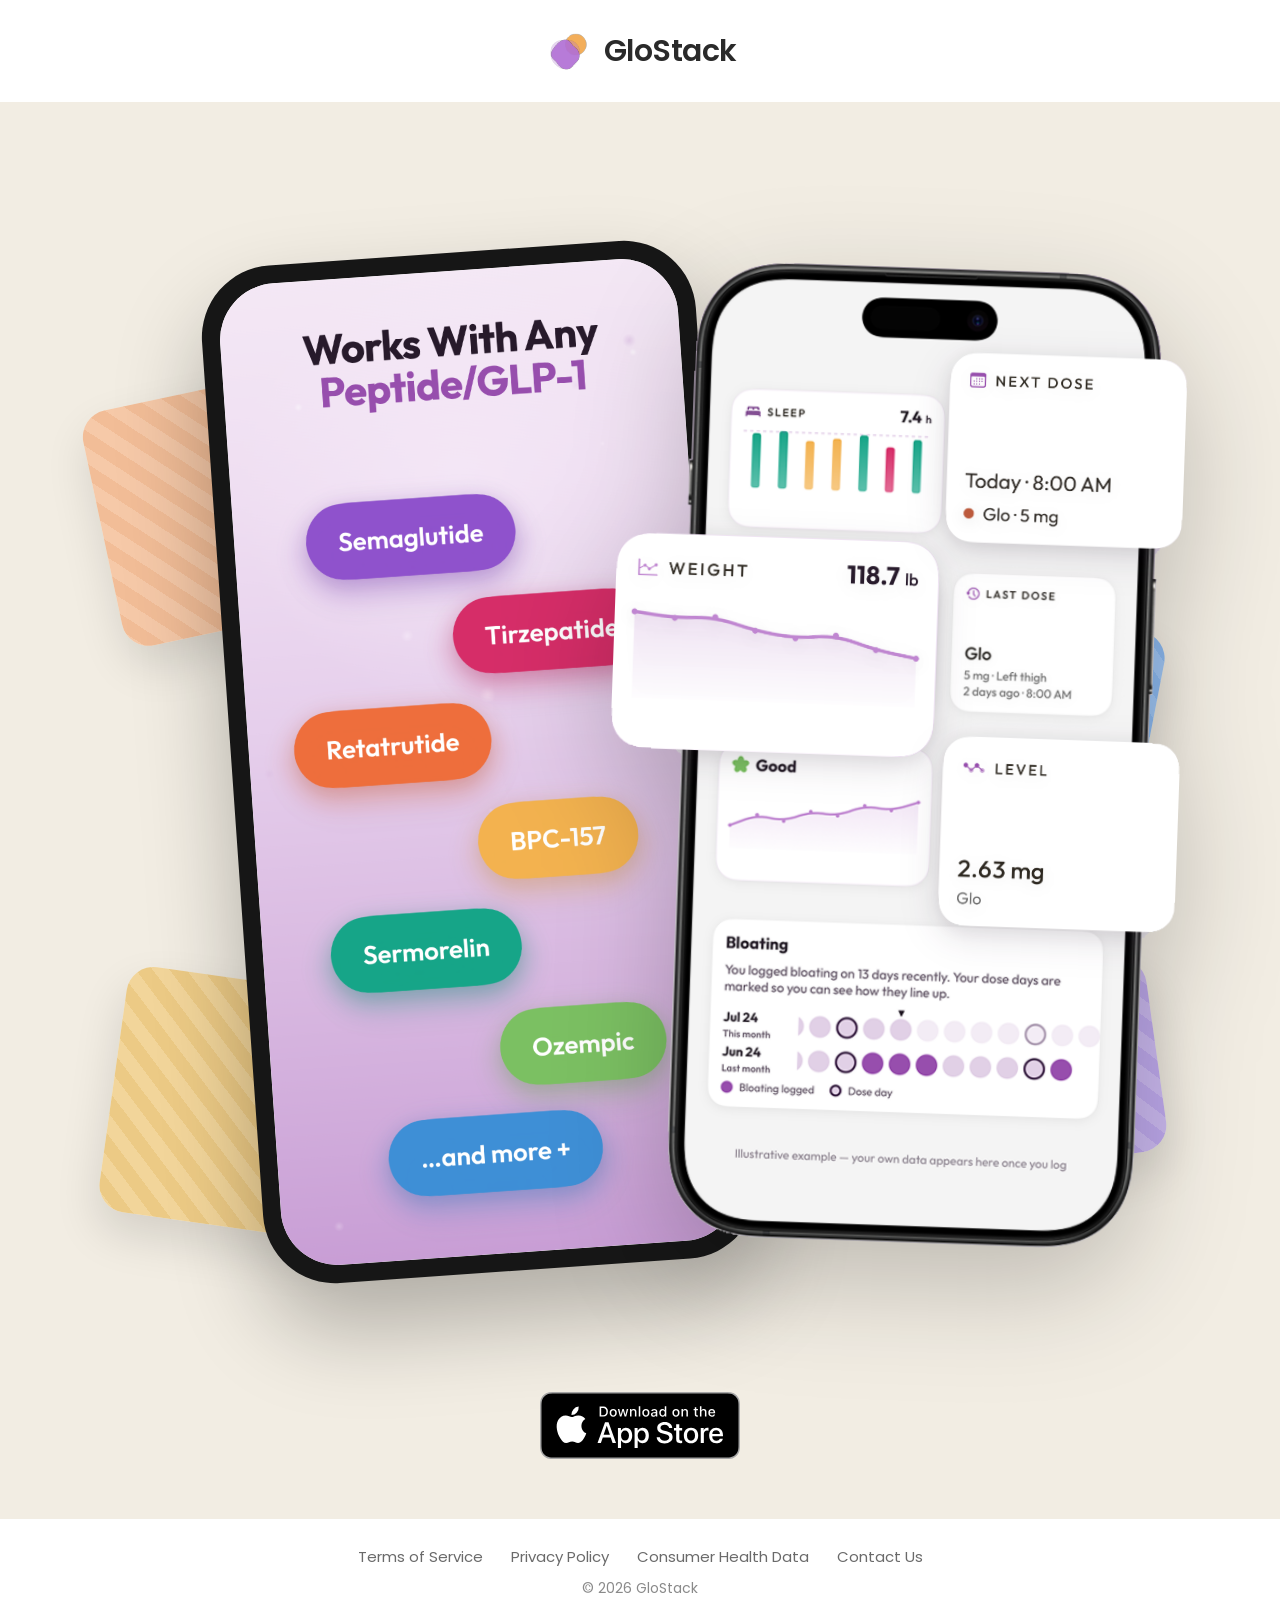
==== index.html @ def0c796 "Home: make the left placeholder cards visible Move the phones right and enlarge the orange/yellow ca" ====
<!DOCTYPE html>
<html lang="en">
<head>
  <meta charset="utf-8" />
  <meta name="viewport" content="width=device-width, initial-scale=1" />
  <title>GloStack — Download on the App Store</title>
  <meta name="description" content="GloStack — download our iOS app on the App Store." />

  <!-- Open Graph / social preview -->
  <meta property="og:title" content="GloStack" />
  <meta property="og:description" content="Download GloStack on the App Store." />
  <meta property="og:type" content="website" />
  <meta property="og:url" content="https://glostack.app" />
  <meta property="og:image" content="https://glostack.app/assets/og-image.png" />

  <link rel="icon" href="assets/logo.png" type="image/png" />
  <link rel="preconnect" href="https://fonts.googleapis.com" />
  <link rel="preconnect" href="https://fonts.gstatic.com" crossorigin />
  <link href="https://fonts.googleapis.com/css2?family=Poppins:wght@400;500;600;700&display=swap" rel="stylesheet" />
  <link rel="stylesheet" href="styles.css?v=5" />
</head>
<body>
  <div class="page">

    <!-- Header / logo -->
    <header class="site-header">
      <a class="brand" href="/">
        <img class="brand-logo" src="assets/logo.svg" alt="GloStack logo" />
        <span class="brand-word">GloStack</span>
      </a>
    </header>

    <!-- Cream main panel -->
    <main class="main-panel">

      <!-- Phones cluster -->
      <div class="phone-cluster">
        <div class="phone-cluster-scale">

          <!-- Floating placeholder cards (behind phones) -->
          <div class="card card-orange" data-placeholder="Orange"><span>Orange</span></div>
          <div class="card card-yellow" data-placeholder="Yellow"><span>Yellow</span></div>
          <div class="card card-blue" data-placeholder="Blue"><span>Blue</span></div>
          <div class="card card-purple" data-placeholder="Purple"><span>Purple</span></div>

          <!-- Phone 1 (left) -->
          <div class="phone phone-left">
            <div class="phone-bezel">
              <div class="phone-screen">
                <img class="screen-img" src="assets/screen-peptides.png" alt="GloStack works with any peptide or GLP-1, including semaglutide, tirzepatide, retatrutide, BPC-157 and sermorelin" />
              </div>
            </div>
          </div>

          <!-- Phone 2 (right). This one is a finished panel that already carries
               its own device frame, so it sits on the cream without a bezel of ours. -->
          <div class="phone phone-right">
            <img class="phone-image" src="assets/screen-progress.png" alt="GloStack progress tracking — sleep, weight, next and last dose, and symptom patterns" />
          </div>

        </div>
      </div>

      <!-- App Store badge -->
      <div class="badge-col">
        <a class="store-badge" href="#" aria-label="Download on the App Store">
          <img src="assets/app-store-badge.svg?v=2" alt="Download on the App Store" width="200" height="67" />
        </a>
      </div>

    </main>

    <!-- Footer -->
    <footer class="site-footer">
      <nav class="footer-links">
        <a href="/terms/">Terms of Service</a>
        <a href="/privacy/">Privacy Policy</a>
        <a href="/consumer-health/">Consumer Health Data</a>
        <a href="/contact/">Contact Us</a>
      </nav>
      <span class="footer-copy">&copy; <span id="year">2026</span> GloStack</span>
    </footer>

  </div>

  <script>document.getElementById('year').textContent = new Date().getFullYear();</script>
</body>
</html>
---- styles.css ----
/* GloStack — App Download landing page
   Recreated from the high-fidelity design handoff. */

* { box-sizing: border-box; }
html, body { margin: 0; padding: 0; overflow-x: hidden; }
img { max-width: 100%; }
body {
  font-family: 'Poppins', system-ui, -apple-system, sans-serif;
  background: #ffffff;
  color: #2a2a2a;
}
a { text-decoration: none; color: inherit; }

.page {
  min-height: 100vh;
  display: flex;
  flex-direction: column;
  background: #ffffff;
}

/* Header / logo */
.site-header {
  background: #ffffff;
  padding: 26px 24px;
  display: flex;
  align-items: center;
  justify-content: center;
}
.brand { display: flex; align-items: center; gap: 10px; }
.brand-logo {
  height: 50px; width: auto;
  object-fit: contain;
  display: block;
}
.brand-word {
  font-size: 30px;
  font-weight: 600;
  color: #2a2a2a;
  letter-spacing: -0.5px;
}

/* Cream main panel */
.main-panel {
  flex: 1;
  background: #f2ede3;
  display: flex;
  align-items: center;
  justify-content: center;
  gap: 60px;
  padding: 60px 40px;
  flex-wrap: wrap;
}

/* Phones cluster.
   The inner coordinate space is fixed at 720x780; the cluster is rendered
   larger via transform: scale() and the outer box is sized to match
   (720*s x 780*s) so the scaled content exactly fills it. */
.phone-cluster { position: relative; flex: none; width: 864px; height: 936px; }
.phone-cluster-scale {
  position: absolute;
  top: 0; left: 0;
  width: 720px; height: 780px;
  transform-origin: top left;
  transform: scale(1.2);
}

/* Floating cards */
.card {
  position: absolute;
  border-radius: 18px;
  box-shadow: 0 14px 30px rgba(0, 0, 0, .12);
  display: flex;
  align-items: center;
  justify-content: center;
}
/* Placeholder labels ("Orange", "Yellow", ...) are dev aids — the cards are
   decorative only, so the text stays hidden while the shapes show. */
.card span { display: none; }
.card-orange {
  top: 150px; left: 0; width: 170px; height: 160px;
  transform: rotate(-12deg);
  background: repeating-linear-gradient(45deg, #f6c9a8, #f6c9a8 9px, #f2bd97 9px, #f2bd97 18px);
}
.card-orange span { color: #8a5a36; }
.card-yellow {
  top: 545px; left: 8px; width: 165px; height: 165px;
  transform: rotate(8deg);
  background: repeating-linear-gradient(45deg, #f2d59a, #f2d59a 9px, #ecca85 9px, #ecca85 18px);
}
.card-yellow span { color: #8a6f2e; }
.card-blue {
  top: 300px; right: 20px; width: 160px; height: 150px;
  transform: rotate(11deg);
  background: repeating-linear-gradient(45deg, #9cc2f0, #9cc2f0 9px, #8ab6ec 9px, #8ab6ec 18px);
}
.card-blue span { color: #3a5d8a; }
.card-purple {
  top: 540px; right: 15px; width: 170px; height: 130px;
  transform: rotate(-8deg);
  background: repeating-linear-gradient(45deg, #c8b6ec, #c8b6ec 9px, #bba6e8 9px, #bba6e8 18px);
}
.card-purple span { color: #5b4b87; }

/* Phones */
.phone { position: absolute; width: 330px; height: 680px; }
.phone-left { top: 60px; left: 88px; transform: rotate(-4deg); z-index: 2; }
/* Transparent cut-out of the device and its floating cards, so it layers in
   front of the left phone without a panel edge clipping anything. Width is set
   so the device inside it reads at roughly the same size as the left phone. */
.phone-right {
  top: 70px; left: 340px;
  width: 380px; height: auto;
  transform: rotate(2deg);
  z-index: 3;
}
.phone-bezel {
  width: 100%; height: 100%;
  background: #161616;
  border-radius: 48px;
  padding: 12px;
  box-shadow: 0 30px 60px rgba(0, 0, 0, .28);
}
.phone-right .phone-bezel { box-shadow: 0 30px 60px rgba(0, 0, 0, .32); }
/* drop-shadow (not box-shadow) so the shadow follows the cut-out silhouette. */
.phone-image {
  display: block;
  width: 100%; height: auto;
  filter: drop-shadow(0 26px 38px rgba(0, 0, 0, .22));
}
.phone-screen {
  position: relative;
  width: 100%; height: 100%;
  background: #ffffff;
  border-radius: 38px;
  overflow: hidden;
}
.screen-img {
  width: 100%; height: 100%;
  object-fit: cover;
  object-position: top center;
  display: block;
}

/* App Store badge */
.badge-col {
  flex: none;
  display: flex;
  flex-direction: column;
  align-items: center;
  gap: 36px;
  max-width: 420px;
}
.store-badge {
  display: inline-flex;
  transition: transform .15s ease, opacity .15s ease;
}
.store-badge:hover { transform: translateY(-2px); opacity: .9; }
.store-badge img { display: block; width: 200px; height: auto; }

/* Footer */
.site-footer {
  background: #ffffff;
  padding: 26px 24px;
  display: flex;
  flex-direction: column;
  align-items: center;
  justify-content: center;
  gap: 10px;
}
.footer-links {
  display: flex;
  align-items: center;
  gap: 28px;
  flex-wrap: wrap;
  justify-content: center;
}
.footer-links a { font-size: 15px; color: #6a6a6a; }
.footer-links a:hover { color: #2a2a2a; }
.footer-copy { font-size: 14px; color: #8a8a8a; }

/* Responsive scaling of the phones cluster + spacing.
   Cluster box = 720*s x 780*s so the scaled content exactly fills it.
   Each breakpoint's size is chosen to fit the NARROW end of its range
   (incl. side padding) so there is never horizontal overflow. */
@media (max-width: 980px) {
  /* range 861–980px; s=1.1 -> 792x858 fits 861 (avail ~813) */
  .main-panel { gap: 24px; padding: 48px 24px; }
  .phone-cluster { width: 792px; height: 858px; }
  .phone-cluster-scale { transform: scale(1.1); }
}
@media (max-width: 860px) {
  /* range 601–860px; s=.75 -> 540x585 fits 601 (avail ~553) */
  .phone-cluster { width: 540px; height: 585px; }
  .phone-cluster-scale { transform: scale(.75); }
}
@media (max-width: 600px) {
  /* range 481–600px; s=.60 -> 432x468 fits 481 (avail ~449) */
  .phone-cluster { width: 432px; height: 468px; }
  .phone-cluster-scale { transform: scale(.60); }
  .site-header { padding: 20px 16px; }
  .main-panel { padding: 36px 16px; gap: 28px; }
}
@media (max-width: 480px) {
  /* range 361–480px; s=.45 -> 324x351 fits 361 (avail ~329) */
  .phone-cluster { width: 324px; height: 351px; }
  .phone-cluster-scale { transform: scale(.45); }
  .brand-word { font-size: 24px; }
}
@media (max-width: 360px) {
  /* range 320–360px; s=.385 -> 277x300 fits 320 (avail ~288) */
  .phone-cluster { width: 277px; height: 300px; }
  .phone-cluster-scale { transform: scale(.385); }
  .store-badge img { width: 180px; }
}

/* Larger phones when there's room. The App Store badge wraps below the
   phones on the narrower of these ranges, which flexbox handles
   automatically. Each size fits the NARROW end of its range. */
@media (min-width: 1024px) {
  /* s=1.3 -> 936x1014 fits 1024 (avail ~944) */
  .phone-cluster { width: 936px; height: 1014px; }
  .phone-cluster-scale { transform: scale(1.3); }
}
@media (min-width: 1200px) {
  /* s=1.5 -> 1080x1170 fits 1200 (avail ~1120) */
  .phone-cluster { width: 1080px; height: 1170px; }
  .phone-cluster-scale { transform: scale(1.5); }
}
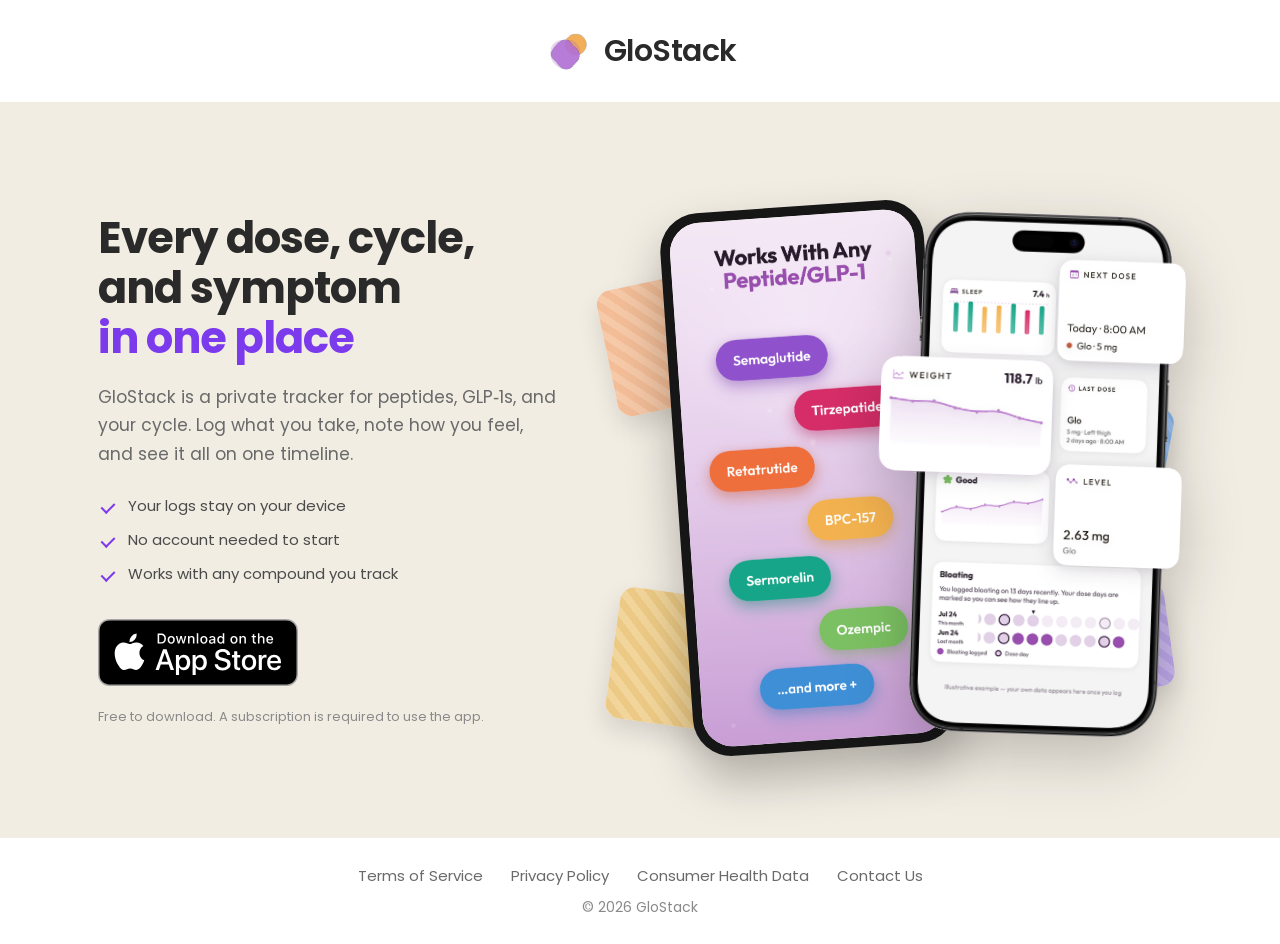
==== commit e395ec26: "Home: give the landing page a real hero The page carried only a logo, the phones, and a badge, with " ====
--- a/index.html
+++ b/index.html
@@ -3,21 +3,21 @@
 <head>
   <meta charset="utf-8" />
   <meta name="viewport" content="width=device-width, initial-scale=1" />
-  <title>GloStack — Download on the App Store</title>
-  <meta name="description" content="GloStack — download our iOS app on the App Store." />
+  <title>GloStack — Peptide, GLP&#8209;1 &amp; Cycle Tracker for iPhone</title>
+  <meta name="description" content="GloStack is a private iPhone tracker for peptides, GLP-1s, and your cycle. Log every dose and symptom on one timeline — your logs stay on your device." />
 
   <!-- Open Graph / social preview -->
-  <meta property="og:title" content="GloStack" />
-  <meta property="og:description" content="Download GloStack on the App Store." />
+  <meta property="og:title" content="GloStack — Peptide, GLP-1 &amp; Cycle Tracker" />
+  <meta property="og:description" content="Log every dose, cycle, and symptom in one place. Your logs stay on your device." />
   <meta property="og:type" content="website" />
   <meta property="og:url" content="https://glostack.app" />
-  <meta property="og:image" content="https://glostack.app/assets/og-image.png" />
+  <meta property="og:image" content="https://glostack.app/assets/logo.png" />
 
   <link rel="icon" href="assets/logo.png" type="image/png" />
   <link rel="preconnect" href="https://fonts.googleapis.com" />
   <link rel="preconnect" href="https://fonts.gstatic.com" crossorigin />
   <link href="https://fonts.googleapis.com/css2?family=Poppins:wght@400;500;600;700&display=swap" rel="stylesheet" />
-  <link rel="stylesheet" href="styles.css?v=5" />
+  <link rel="stylesheet" href="styles.css?v=6" />
 </head>
 <body>
   <div class="page">
@@ -32,6 +32,28 @@
 
     <!-- Cream main panel -->
     <main class="main-panel">
+     <div class="hero">
+
+      <!-- Hero copy -->
+      <div class="hero-copy">
+        <h1 class="hero-title">Every dose, cycle, and symptom
+          <span class="hero-accent">in one place</span></h1>
+        <p class="hero-sub">GloStack is a private tracker for peptides, GLP&#8209;1s, and your
+          cycle. Log what you take, note how you feel, and see it all on one timeline.</p>
+
+        <ul class="hero-points">
+          <li>Your logs stay on your device</li>
+          <li>No account needed to start</li>
+          <li>Works with any compound you track</li>
+        </ul>
+
+        <div class="hero-cta">
+          <a class="store-badge" href="#" aria-label="Download on the App Store">
+            <img src="assets/app-store-badge.svg?v=2" alt="Download on the App Store" width="200" height="67" />
+          </a>
+          <p class="hero-note">Free to download. A subscription is required to use the app.</p>
+        </div>
+      </div>
 
       <!-- Phones cluster -->
       <div class="phone-cluster">
@@ -61,13 +83,7 @@
         </div>
       </div>
 
-      <!-- App Store badge -->
-      <div class="badge-col">
-        <a class="store-badge" href="#" aria-label="Download on the App Store">
-          <img src="assets/app-store-badge.svg?v=2" alt="Download on the App Store" width="200" height="67" />
-        </a>
-      </div>
-
+     </div>
     </main>
 
     <!-- Footer -->
--- a/styles.css
+++ b/styles.css
@@ -46,9 +46,65 @@
   display: flex;
   align-items: center;
   justify-content: center;
-  gap: 60px;
-  padding: 60px 40px;
-  flex-wrap: wrap;
+  padding: 56px 40px;
+}
+
+/* Hero: copy beside the phones on desktop, stacked below ~900px. */
+.hero {
+  display: flex;
+  align-items: center;
+  justify-content: center;
+  gap: 48px;
+  width: 100%;
+  max-width: 1240px;
+}
+.hero-copy { flex: 0 1 460px; min-width: 0; }
+.hero-title {
+  margin: 0;
+  font-size: clamp(32px, 3.4vw, 46px);
+  line-height: 1.15;
+  font-weight: 700;
+  letter-spacing: -1px;
+  color: #2a2a2a;
+  text-wrap: balance;
+}
+.hero-accent { color: #7c3aed; }
+.hero-sub {
+  margin: 20px 0 0;
+  font-size: clamp(15px, 1.35vw, 18px);
+  line-height: 1.65;
+  color: #6a6a6a;
+  max-width: 46ch;
+}
+.hero-points {
+  list-style: none;
+  margin: 26px 0 0;
+  padding: 0;
+  display: flex;
+  flex-direction: column;
+  gap: 11px;
+}
+.hero-points li {
+  position: relative;
+  padding-left: 30px;
+  font-size: 15px;
+  color: #4a4a4a;
+}
+/* Check mark drawn in CSS so the list needs no icon asset. */
+.hero-points li::before {
+  content: "";
+  position: absolute;
+  left: 6px; top: 6px;
+  width: 6px; height: 11px;
+  border: solid #7c3aed;
+  border-width: 0 2.5px 2.5px 0;
+  transform: rotate(45deg);
+}
+.hero-cta { margin-top: 34px; }
+.hero-note {
+  margin: 14px 0 0;
+  font-size: 13px;
+  color: #8a8a8a;
 }
 
 /* Phones cluster.
@@ -142,14 +198,6 @@
 }
 
 /* App Store badge */
-.badge-col {
-  flex: none;
-  display: flex;
-  flex-direction: column;
-  align-items: center;
-  gap: 36px;
-  max-width: 420px;
-}
 .store-badge {
   display: inline-flex;
   transition: transform .15s ease, opacity .15s ease;
@@ -180,49 +228,66 @@
 
 /* Responsive scaling of the phones cluster + spacing.
    Cluster box = 720*s x 780*s so the scaled content exactly fills it.
-   Each breakpoint's size is chosen to fit the NARROW end of its range
-   (incl. side padding) so there is never horizontal overflow. */
-@media (max-width: 980px) {
-  /* range 861–980px; s=1.1 -> 792x858 fits 861 (avail ~813) */
-  .main-panel { gap: 24px; padding: 48px 24px; }
-  .phone-cluster { width: 792px; height: 858px; }
-  .phone-cluster-scale { transform: scale(1.1); }
-}
-@media (max-width: 860px) {
-  /* range 601–860px; s=.75 -> 540x585 fits 601 (avail ~553) */
+   Above 900px the cluster shares the row with the hero copy, so each size is
+   chosen to fit alongside it at the NARROW end of its range (incl. gap and
+   page padding). Below 900px the hero stacks and the cluster stands alone. */
+
+/* --- Two-column ranges ------------------------------------------------- */
+@media (min-width: 1200px) {
+  /* 460 copy + 48 gap + 576 cluster + 80 padding = 1164 fits 1200 */
+  .phone-cluster { width: 576px; height: 624px; }
+  .phone-cluster-scale { transform: scale(.80); }
+}
+@media (min-width: 900px) and (max-width: 1199px) {
+  /* 420 copy + 40 gap + 446 cluster + 64 padding = 970 fits 1024 */
+  .main-panel { padding: 48px 32px; }
+  .hero { gap: 40px; }
+  .hero-copy { flex-basis: 420px; }
+  .phone-cluster { width: 446px; height: 484px; }
+  .phone-cluster-scale { transform: scale(.62); }
+}
+@media (min-width: 900px) and (max-width: 1023px) {
+  /* 340 copy + 32 gap + 360 cluster + 64 padding = 796 fits 900 */
+  .hero { gap: 32px; }
+  .hero-copy { flex-basis: 340px; }
+  .phone-cluster { width: 360px; height: 390px; }
+  .phone-cluster-scale { transform: scale(.50); }
+}
+
+/* --- Stacked ranges ---------------------------------------------------- */
+@media (max-width: 899px) {
+  .hero { flex-direction: column; gap: 40px; }
+  .hero-copy { flex: none; width: 100%; max-width: 560px; text-align: center; }
+  .hero-sub { margin-left: auto; margin-right: auto; }
+  /* Centre the list as one block so every check mark shares a left edge,
+     rather than each item centring on its own width. */
+  .hero-points {
+    width: max-content;
+    max-width: 100%;
+    margin-left: auto; margin-right: auto;
+  }
+  .hero-points li { text-align: left; }
+  .hero-cta { display: flex; flex-direction: column; align-items: center; }
+  /* s=.75 -> 540x585 fits 601 (avail ~553) */
   .phone-cluster { width: 540px; height: 585px; }
   .phone-cluster-scale { transform: scale(.75); }
 }
 @media (max-width: 600px) {
-  /* range 481–600px; s=.60 -> 432x468 fits 481 (avail ~449) */
+  /* s=.60 -> 432x468 fits 481 (avail ~449) */
   .phone-cluster { width: 432px; height: 468px; }
   .phone-cluster-scale { transform: scale(.60); }
   .site-header { padding: 20px 16px; }
-  .main-panel { padding: 36px 16px; gap: 28px; }
+  .main-panel { padding: 40px 16px; }
 }
 @media (max-width: 480px) {
-  /* range 361–480px; s=.45 -> 324x351 fits 361 (avail ~329) */
+  /* s=.45 -> 324x351 fits 361 (avail ~329) */
   .phone-cluster { width: 324px; height: 351px; }
   .phone-cluster-scale { transform: scale(.45); }
   .brand-word { font-size: 24px; }
 }
 @media (max-width: 360px) {
-  /* range 320–360px; s=.385 -> 277x300 fits 320 (avail ~288) */
+  /* s=.385 -> 277x300 fits 320 (avail ~288) */
   .phone-cluster { width: 277px; height: 300px; }
   .phone-cluster-scale { transform: scale(.385); }
   .store-badge img { width: 180px; }
 }
-
-/* Larger phones when there's room. The App Store badge wraps below the
-   phones on the narrower of these ranges, which flexbox handles
-   automatically. Each size fits the NARROW end of its range. */
-@media (min-width: 1024px) {
-  /* s=1.3 -> 936x1014 fits 1024 (avail ~944) */
-  .phone-cluster { width: 936px; height: 1014px; }
-  .phone-cluster-scale { transform: scale(1.3); }
-}
-@media (min-width: 1200px) {
-  /* s=1.5 -> 1080x1170 fits 1200 (avail ~1120) */
-  .phone-cluster { width: 1080px; height: 1170px; }
-  .phone-cluster-scale { transform: scale(1.5); }
-}
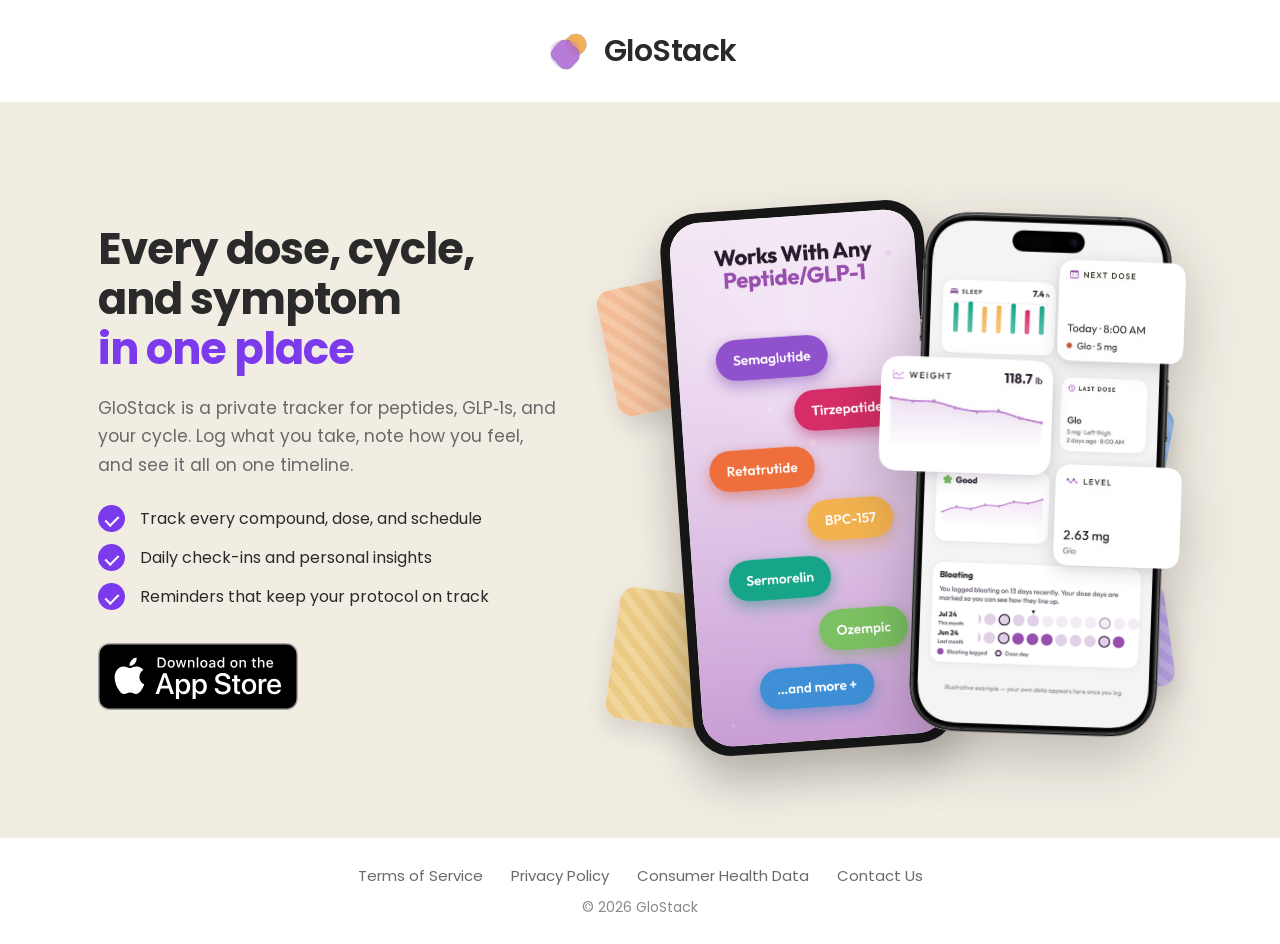
==== commit 987ec67b: "Home: restyle hero points and drop the subscription note Use the app paywall's own feature lines so " ====
--- a/index.html
+++ b/index.html
@@ -17,7 +17,7 @@
   <link rel="preconnect" href="https://fonts.googleapis.com" />
   <link rel="preconnect" href="https://fonts.gstatic.com" crossorigin />
   <link href="https://fonts.googleapis.com/css2?family=Poppins:wght@400;500;600;700&display=swap" rel="stylesheet" />
-  <link rel="stylesheet" href="styles.css?v=6" />
+  <link rel="stylesheet" href="styles.css?v=8" />
 </head>
 <body>
   <div class="page">
@@ -42,16 +42,15 @@
           cycle. Log what you take, note how you feel, and see it all on one timeline.</p>
 
         <ul class="hero-points">
-          <li>Your logs stay on your device</li>
-          <li>No account needed to start</li>
-          <li>Works with any compound you track</li>
+          <li>Track every compound, dose, and schedule</li>
+          <li>Daily check-ins and personal insights</li>
+          <li>Reminders that keep your protocol on track</li>
         </ul>
 
         <div class="hero-cta">
           <a class="store-badge" href="#" aria-label="Download on the App Store">
             <img src="assets/app-store-badge.svg?v=2" alt="Download on the App Store" width="200" height="67" />
           </a>
-          <p class="hero-note">Free to download. A subscription is required to use the app.</p>
         </div>
       </div>
 
--- a/styles.css
+++ b/styles.css
@@ -78,34 +78,41 @@
 }
 .hero-points {
   list-style: none;
-  margin: 26px 0 0;
+  margin: 28px 0 0;
   padding: 0;
   display: flex;
   flex-direction: column;
-  gap: 11px;
+  gap: 16px;
 }
 .hero-points li {
   position: relative;
-  padding-left: 30px;
-  font-size: 15px;
-  color: #4a4a4a;
-}
-/* Check mark drawn in CSS so the list needs no icon asset. */
+  padding-left: 42px;
+  font-size: 16px;
+  line-height: 1.45;
+  color: #2a2a2a;
+}
+/* Filled disc + tick, both drawn in CSS so the list needs no icon asset.
+   Anchored to the first line, not the item's centre, so a wrapped item on
+   narrow screens keeps its mark beside the first line rather than floating
+   halfway down the block. */
 .hero-points li::before {
   content: "";
   position: absolute;
-  left: 6px; top: 6px;
+  left: 0; top: -2px;
+  width: 27px; height: 27px;
+  border-radius: 50%;
+  background: #7c3aed;
+}
+.hero-points li::after {
+  content: "";
+  position: absolute;
+  left: 10px; top: 6px;
   width: 6px; height: 11px;
-  border: solid #7c3aed;
+  border: solid #ffffff;
   border-width: 0 2.5px 2.5px 0;
   transform: rotate(45deg);
 }
 .hero-cta { margin-top: 34px; }
-.hero-note {
-  margin: 14px 0 0;
-  font-size: 13px;
-  color: #8a8a8a;
-}
 
 /* Phones cluster.
    The inner coordinate space is fixed at 720x780; the cluster is rendered
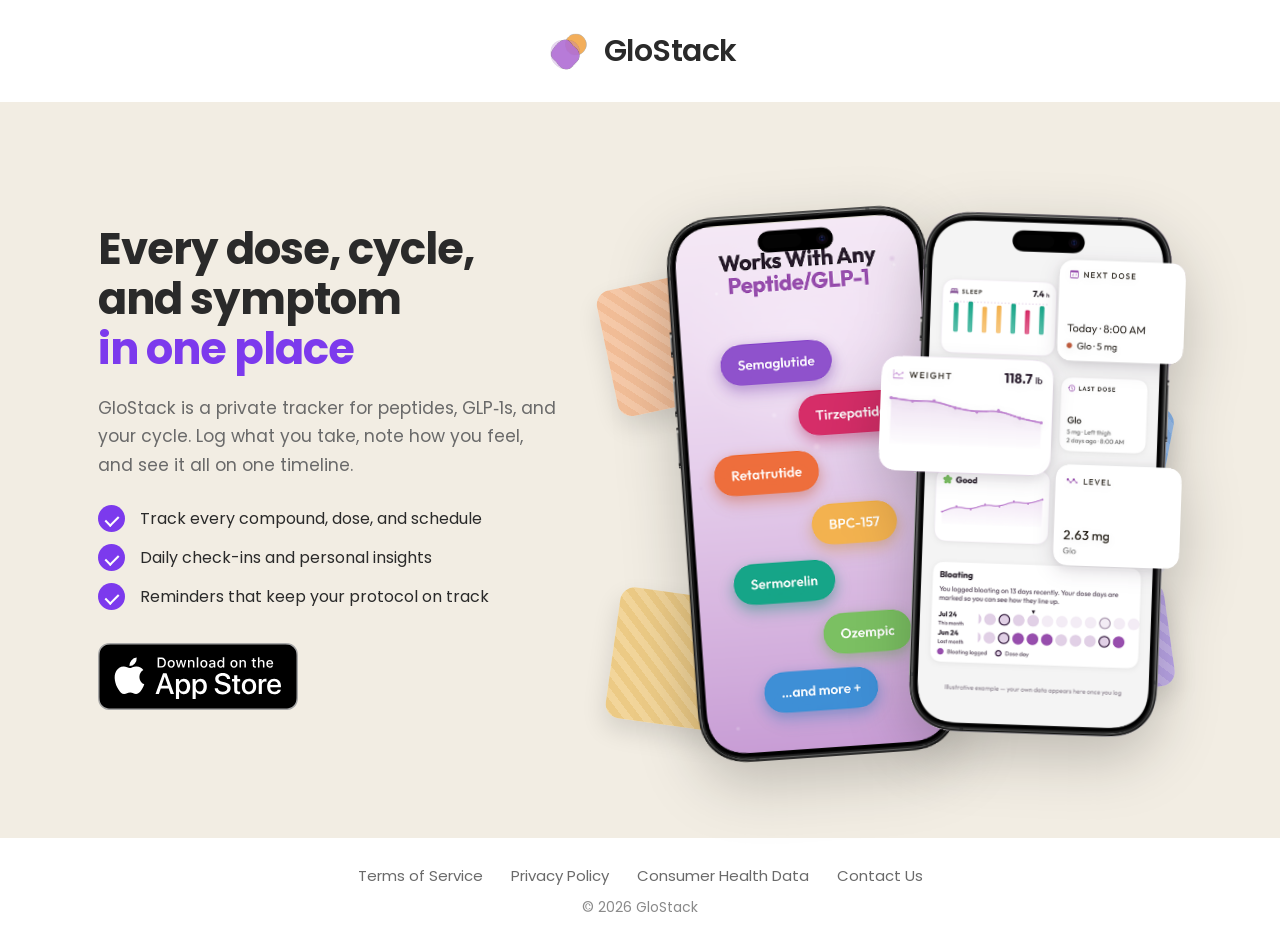
==== commit fe3b8b12: "Home: use the pre-framed peptides panel for the left phone Swap the CSS bezel + flat screenshot for " ====
--- a/index.html
+++ b/index.html
@@ -17,7 +17,7 @@
   <link rel="preconnect" href="https://fonts.googleapis.com" />
   <link rel="preconnect" href="https://fonts.gstatic.com" crossorigin />
   <link href="https://fonts.googleapis.com/css2?family=Poppins:wght@400;500;600;700&display=swap" rel="stylesheet" />
-  <link rel="stylesheet" href="styles.css?v=8" />
+  <link rel="stylesheet" href="styles.css?v=9" />
 </head>
 <body>
   <div class="page">
@@ -64,17 +64,15 @@
           <div class="card card-blue" data-placeholder="Blue"><span>Blue</span></div>
           <div class="card card-purple" data-placeholder="Purple"><span>Purple</span></div>
 
+          <!-- Both phones are finished panels that carry their own device
+               frame, so neither needs a bezel of ours around it. -->
+
           <!-- Phone 1 (left) -->
           <div class="phone phone-left">
-            <div class="phone-bezel">
-              <div class="phone-screen">
-                <img class="screen-img" src="assets/screen-peptides.png" alt="GloStack works with any peptide or GLP-1, including semaglutide, tirzepatide, retatrutide, BPC-157 and sermorelin" />
-              </div>
-            </div>
+            <img class="phone-image" src="assets/screen-peptides.png" alt="GloStack works with any peptide or GLP-1, including semaglutide, tirzepatide, retatrutide, BPC-157 and sermorelin" />
           </div>
 
-          <!-- Phone 2 (right). This one is a finished panel that already carries
-               its own device frame, so it sits on the cream without a bezel of ours. -->
+          <!-- Phone 2 (right) -->
           <div class="phone phone-right">
             <img class="phone-image" src="assets/screen-progress.png" alt="GloStack progress tracking — sleep, weight, next and last dose, and symptom patterns" />
           </div>
--- a/styles.css
+++ b/styles.css
@@ -164,9 +164,10 @@
 }
 .card-purple span { color: #5b4b87; }
 
-/* Phones */
-.phone { position: absolute; width: 330px; height: 680px; }
-.phone-left { top: 60px; left: 88px; transform: rotate(-4deg); z-index: 2; }
+/* Phones. Both slots hold pre-rendered panels that include their own device
+   frame, so height follows each image's own ratio. */
+.phone { position: absolute; width: 330px; height: auto; }
+.phone-left { top: 60px; left: 88px; width: 340px; transform: rotate(-4deg); z-index: 2; }
 /* Transparent cut-out of the device and its floating cards, so it layers in
    front of the left phone without a panel edge clipping anything. Width is set
    so the device inside it reads at roughly the same size as the left phone. */
@@ -176,32 +177,12 @@
   transform: rotate(2deg);
   z-index: 3;
 }
-.phone-bezel {
-  width: 100%; height: 100%;
-  background: #161616;
-  border-radius: 48px;
-  padding: 12px;
-  box-shadow: 0 30px 60px rgba(0, 0, 0, .28);
-}
-.phone-right .phone-bezel { box-shadow: 0 30px 60px rgba(0, 0, 0, .32); }
-/* drop-shadow (not box-shadow) so the shadow follows the cut-out silhouette. */
+/* drop-shadow (not box-shadow) so the shadow follows each device silhouette
+   rather than the transparent bounding box around it. */
 .phone-image {
   display: block;
   width: 100%; height: auto;
   filter: drop-shadow(0 26px 38px rgba(0, 0, 0, .22));
-}
-.phone-screen {
-  position: relative;
-  width: 100%; height: 100%;
-  background: #ffffff;
-  border-radius: 38px;
-  overflow: hidden;
-}
-.screen-img {
-  width: 100%; height: 100%;
-  object-fit: cover;
-  object-position: top center;
-  display: block;
 }
 
 /* App Store badge */
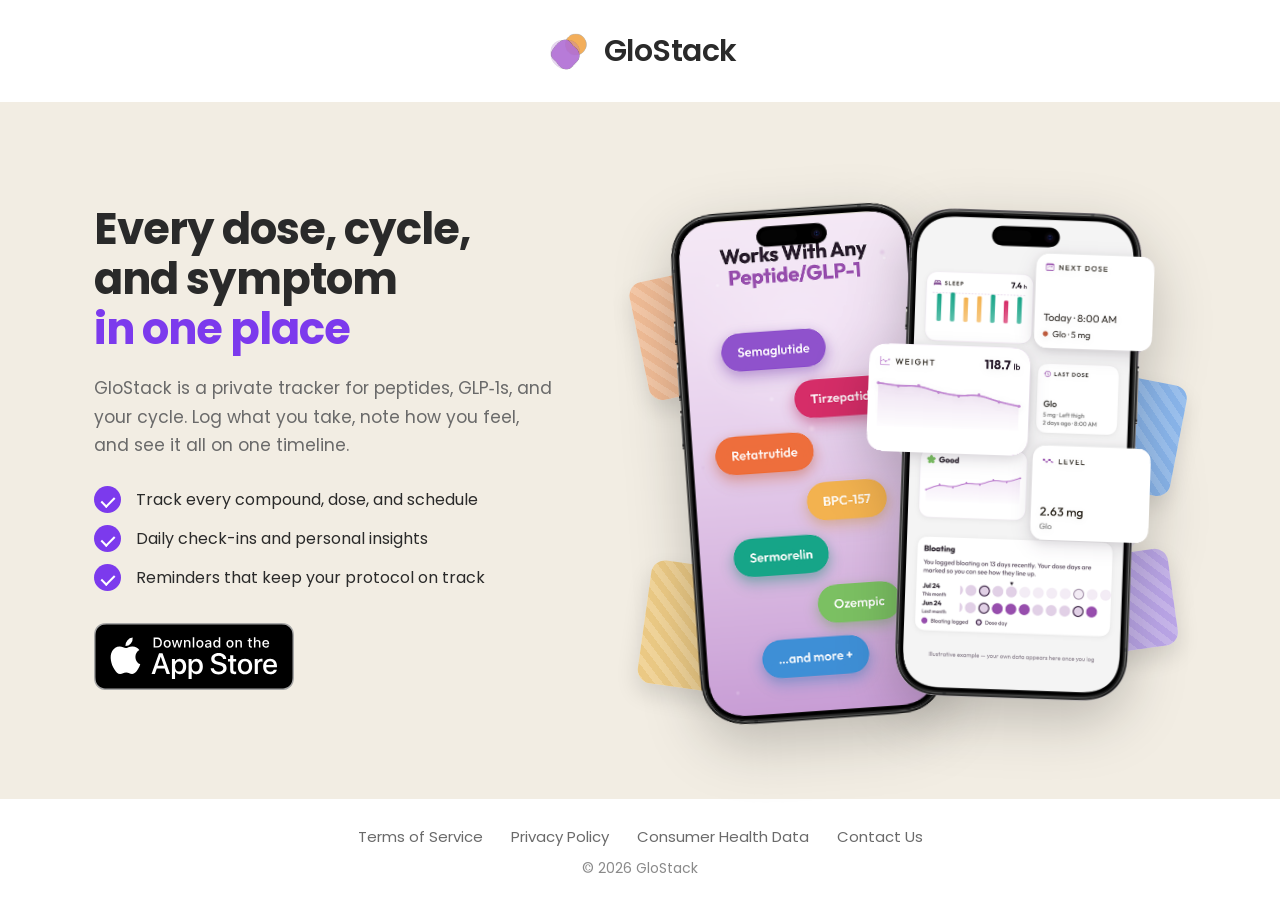
==== commit 306eaf12: "Home: rebalance the floating cards around the phones The right-hand cards sat inside the right phone" ====
--- a/index.html
+++ b/index.html
@@ -17,7 +17,7 @@
   <link rel="preconnect" href="https://fonts.googleapis.com" />
   <link rel="preconnect" href="https://fonts.gstatic.com" crossorigin />
   <link href="https://fonts.googleapis.com/css2?family=Poppins:wght@400;500;600;700&display=swap" rel="stylesheet" />
-  <link rel="stylesheet" href="styles.css?v=9" />
+  <link rel="stylesheet" href="styles.css?v=10" />
 </head>
 <body>
   <div class="page">
--- a/styles.css
+++ b/styles.css
@@ -115,16 +115,17 @@
 .hero-cta { margin-top: 34px; }
 
 /* Phones cluster.
-   The inner coordinate space is fixed at 720x780; the cluster is rendered
-   larger via transform: scale() and the outer box is sized to match
-   (720*s x 780*s) so the scaled content exactly fills it. */
-.phone-cluster { position: relative; flex: none; width: 864px; height: 936px; }
+   The inner coordinate space is fixed at 780x780; the cluster is rendered
+   at another size via transform: scale() and the outer box is sized to match
+   (780*s square) so the scaled content exactly fills it. The extra width over
+   the phones themselves is the margin the floating cards sit in on each side. */
+.phone-cluster { position: relative; flex: none; width: 585px; height: 585px; }
 .phone-cluster-scale {
   position: absolute;
   top: 0; left: 0;
-  width: 720px; height: 780px;
+  width: 780px; height: 780px;
   transform-origin: top left;
-  transform: scale(1.2);
+  transform: scale(.75);
 }
 
 /* Floating cards */
@@ -140,25 +141,25 @@
    decorative only, so the text stays hidden while the shapes show. */
 .card span { display: none; }
 .card-orange {
-  top: 150px; left: 0; width: 170px; height: 160px;
+  top: 150px; left: 48px; width: 170px; height: 160px;
   transform: rotate(-12deg);
   background: repeating-linear-gradient(45deg, #f6c9a8, #f6c9a8 9px, #f2bd97 9px, #f2bd97 18px);
 }
 .card-orange span { color: #8a5a36; }
 .card-yellow {
-  top: 545px; left: 8px; width: 165px; height: 165px;
+  top: 545px; left: 56px; width: 165px; height: 165px;
   transform: rotate(8deg);
   background: repeating-linear-gradient(45deg, #f2d59a, #f2d59a 9px, #ecca85 9px, #ecca85 18px);
 }
 .card-yellow span { color: #8a6f2e; }
 .card-blue {
-  top: 300px; right: 20px; width: 160px; height: 150px;
+  top: 290px; right: 10px; width: 160px; height: 150px;
   transform: rotate(11deg);
   background: repeating-linear-gradient(45deg, #9cc2f0, #9cc2f0 9px, #8ab6ec 9px, #8ab6ec 18px);
 }
 .card-blue span { color: #3a5d8a; }
 .card-purple {
-  top: 540px; right: 15px; width: 170px; height: 130px;
+  top: 530px; right: 18px; width: 170px; height: 130px;
   transform: rotate(-8deg);
   background: repeating-linear-gradient(45deg, #c8b6ec, #c8b6ec 9px, #bba6e8 9px, #bba6e8 18px);
 }
@@ -167,12 +168,12 @@
 /* Phones. Both slots hold pre-rendered panels that include their own device
    frame, so height follows each image's own ratio. */
 .phone { position: absolute; width: 330px; height: auto; }
-.phone-left { top: 60px; left: 88px; width: 340px; transform: rotate(-4deg); z-index: 2; }
+.phone-left { top: 60px; left: 104px; width: 340px; transform: rotate(-4deg); z-index: 2; }
 /* Transparent cut-out of the device and its floating cards, so it layers in
    front of the left phone without a panel edge clipping anything. Width is set
    so the device inside it reads at roughly the same size as the left phone. */
 .phone-right {
-  top: 70px; left: 340px;
+  top: 70px; left: 352px;
   width: 380px; height: auto;
   transform: rotate(2deg);
   z-index: 3;
@@ -222,24 +223,24 @@
 
 /* --- Two-column ranges ------------------------------------------------- */
 @media (min-width: 1200px) {
-  /* 460 copy + 48 gap + 576 cluster + 80 padding = 1164 fits 1200 */
-  .phone-cluster { width: 576px; height: 624px; }
-  .phone-cluster-scale { transform: scale(.80); }
+  /* 460 copy + 48 gap + 585 cluster + 80 padding = 1173 fits 1200 */
+  .phone-cluster { width: 585px; height: 585px; }
+  .phone-cluster-scale { transform: scale(.75); }
 }
 @media (min-width: 900px) and (max-width: 1199px) {
-  /* 420 copy + 40 gap + 446 cluster + 64 padding = 970 fits 1024 */
+  /* 420 copy + 40 gap + 452 cluster + 64 padding = 976 fits 1024 */
   .main-panel { padding: 48px 32px; }
   .hero { gap: 40px; }
   .hero-copy { flex-basis: 420px; }
-  .phone-cluster { width: 446px; height: 484px; }
-  .phone-cluster-scale { transform: scale(.62); }
+  .phone-cluster { width: 452px; height: 452px; }
+  .phone-cluster-scale { transform: scale(.58); }
 }
 @media (min-width: 900px) and (max-width: 1023px) {
-  /* 340 copy + 32 gap + 360 cluster + 64 padding = 796 fits 900 */
+  /* 340 copy + 32 gap + 359 cluster + 64 padding = 795 fits 900 */
   .hero { gap: 32px; }
   .hero-copy { flex-basis: 340px; }
-  .phone-cluster { width: 360px; height: 390px; }
-  .phone-cluster-scale { transform: scale(.50); }
+  .phone-cluster { width: 359px; height: 359px; }
+  .phone-cluster-scale { transform: scale(.46); }
 }
 
 /* --- Stacked ranges ---------------------------------------------------- */
@@ -256,26 +257,26 @@
   }
   .hero-points li { text-align: left; }
   .hero-cta { display: flex; flex-direction: column; align-items: center; }
-  /* s=.75 -> 540x585 fits 601 (avail ~553) */
-  .phone-cluster { width: 540px; height: 585px; }
-  .phone-cluster-scale { transform: scale(.75); }
+  /* s=.70 -> 546 square fits 601 (avail ~553) */
+  .phone-cluster { width: 546px; height: 546px; }
+  .phone-cluster-scale { transform: scale(.70); }
 }
 @media (max-width: 600px) {
-  /* s=.60 -> 432x468 fits 481 (avail ~449) */
-  .phone-cluster { width: 432px; height: 468px; }
-  .phone-cluster-scale { transform: scale(.60); }
+  /* s=.57 -> 445 square fits 481 (avail ~449) */
+  .phone-cluster { width: 445px; height: 445px; }
+  .phone-cluster-scale { transform: scale(.57); }
   .site-header { padding: 20px 16px; }
   .main-panel { padding: 40px 16px; }
 }
 @media (max-width: 480px) {
-  /* s=.45 -> 324x351 fits 361 (avail ~329) */
-  .phone-cluster { width: 324px; height: 351px; }
-  .phone-cluster-scale { transform: scale(.45); }
+  /* s=.42 -> 328 square fits 361 (avail ~329) */
+  .phone-cluster { width: 328px; height: 328px; }
+  .phone-cluster-scale { transform: scale(.42); }
   .brand-word { font-size: 24px; }
 }
 @media (max-width: 360px) {
-  /* s=.385 -> 277x300 fits 320 (avail ~288) */
-  .phone-cluster { width: 277px; height: 300px; }
-  .phone-cluster-scale { transform: scale(.385); }
+  /* s=.365 -> 285 square fits 320 (avail ~288) */
+  .phone-cluster { width: 285px; height: 285px; }
+  .phone-cluster-scale { transform: scale(.365); }
   .store-badge img { width: 180px; }
 }
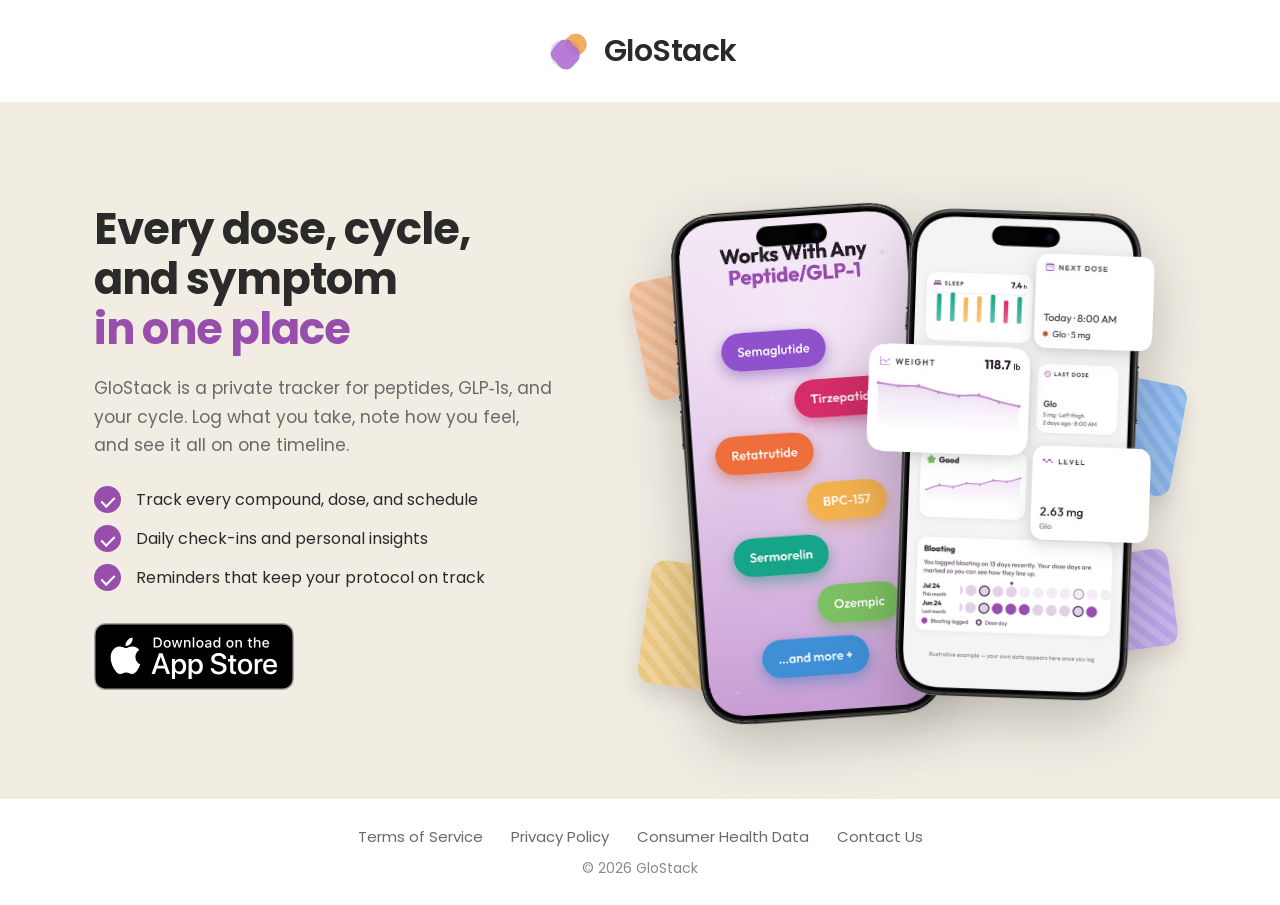
==== commit 669bcd35: "Home: match the hero bullet discs to the screenshot purple The discs were still on #7c3aed, a bluer " ====
--- a/index.html
+++ b/index.html
@@ -17,7 +17,7 @@
   <link rel="preconnect" href="https://fonts.googleapis.com" />
   <link rel="preconnect" href="https://fonts.gstatic.com" crossorigin />
   <link href="https://fonts.googleapis.com/css2?family=Poppins:wght@400;500;600;700&display=swap" rel="stylesheet" />
-  <link rel="stylesheet" href="styles.css?v=10" />
+  <link rel="stylesheet" href="styles.css?v=11" />
 </head>
 <body>
   <div class="page">
--- a/styles.css
+++ b/styles.css
@@ -68,7 +68,9 @@
   color: #2a2a2a;
   text-wrap: balance;
 }
-.hero-accent { color: #7c3aed; }
+/* Sampled from the "One Place" headline in the App Store screenshots, so the
+   site's accent matches the artwork exactly. */
+.hero-accent { color: #974ead; }
 .hero-sub {
   margin: 20px 0 0;
   font-size: clamp(15px, 1.35vw, 18px);
@@ -101,7 +103,7 @@
   left: 0; top: -2px;
   width: 27px; height: 27px;
   border-radius: 50%;
-  background: #7c3aed;
+  background: #974ead;
 }
 .hero-points li::after {
   content: "";
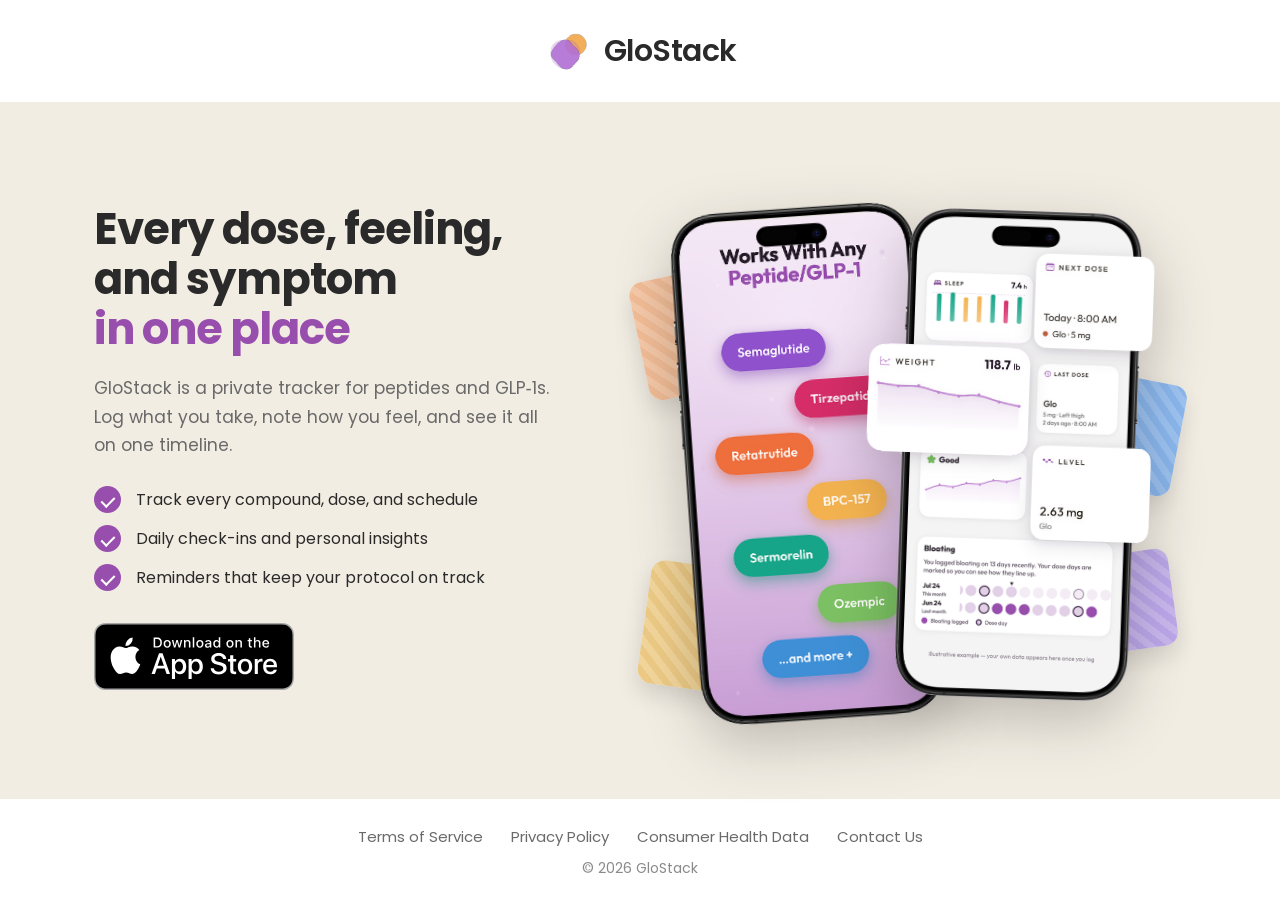
==== commit 8e5a2cb7: "Site: remove the dose calculator and period-tracking text for app 1.1.1 App 1.1.1 drops the reconsti" ====
--- a/index.html
+++ b/index.html
@@ -3,12 +3,12 @@
 <head>
   <meta charset="utf-8" />
   <meta name="viewport" content="width=device-width, initial-scale=1" />
-  <title>GloStack — Peptide, GLP&#8209;1 &amp; Cycle Tracker for iPhone</title>
-  <meta name="description" content="GloStack is a private iPhone tracker for peptides, GLP-1s, and your cycle. Log every dose and symptom on one timeline — your logs stay on your device." />
+  <title>GloStack — Peptide &amp; GLP&#8209;1 Tracker for iPhone</title>
+  <meta name="description" content="GloStack is a private iPhone tracker for peptides and GLP-1s. Log every dose and symptom on one timeline — your logs stay on your device." />
 
   <!-- Open Graph / social preview -->
-  <meta property="og:title" content="GloStack — Peptide, GLP-1 &amp; Cycle Tracker" />
-  <meta property="og:description" content="Log every dose, cycle, and symptom in one place. Your logs stay on your device." />
+  <meta property="og:title" content="GloStack — Peptide &amp; GLP-1 Tracker" />
+  <meta property="og:description" content="Log every dose, feeling, and symptom in one place. Your logs stay on your device." />
   <meta property="og:type" content="website" />
   <meta property="og:url" content="https://glostack.app" />
   <meta property="og:image" content="https://glostack.app/assets/logo.png" />
@@ -36,10 +36,10 @@
 
       <!-- Hero copy -->
       <div class="hero-copy">
-        <h1 class="hero-title">Every dose, cycle, and symptom
+        <h1 class="hero-title">Every dose, feeling, and symptom
           <span class="hero-accent">in one place</span></h1>
-        <p class="hero-sub">GloStack is a private tracker for peptides, GLP&#8209;1s, and your
-          cycle. Log what you take, note how you feel, and see it all on one timeline.</p>
+        <p class="hero-sub">GloStack is a private tracker for peptides and GLP&#8209;1s. Log
+          what you take, note how you feel, and see it all on one timeline.</p>
 
         <ul class="hero-points">
           <li>Track every compound, dose, and schedule</li>
